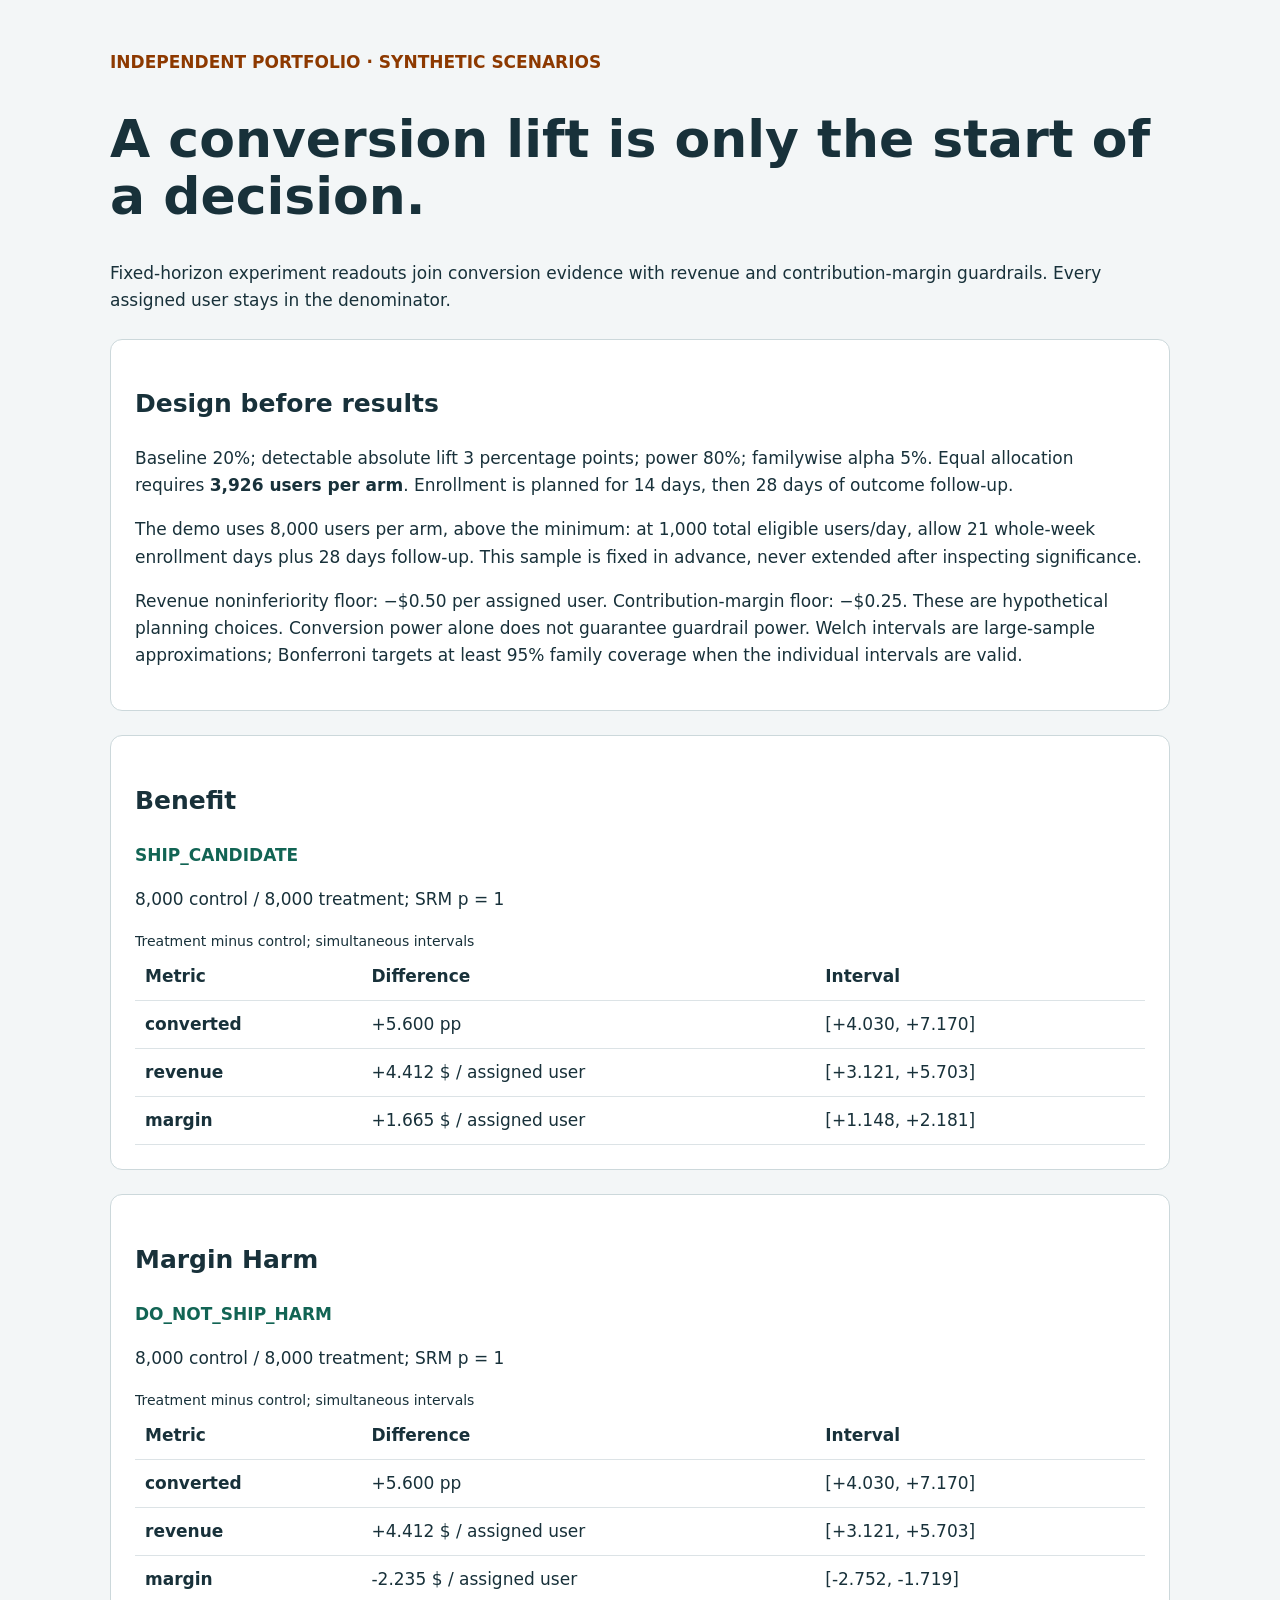
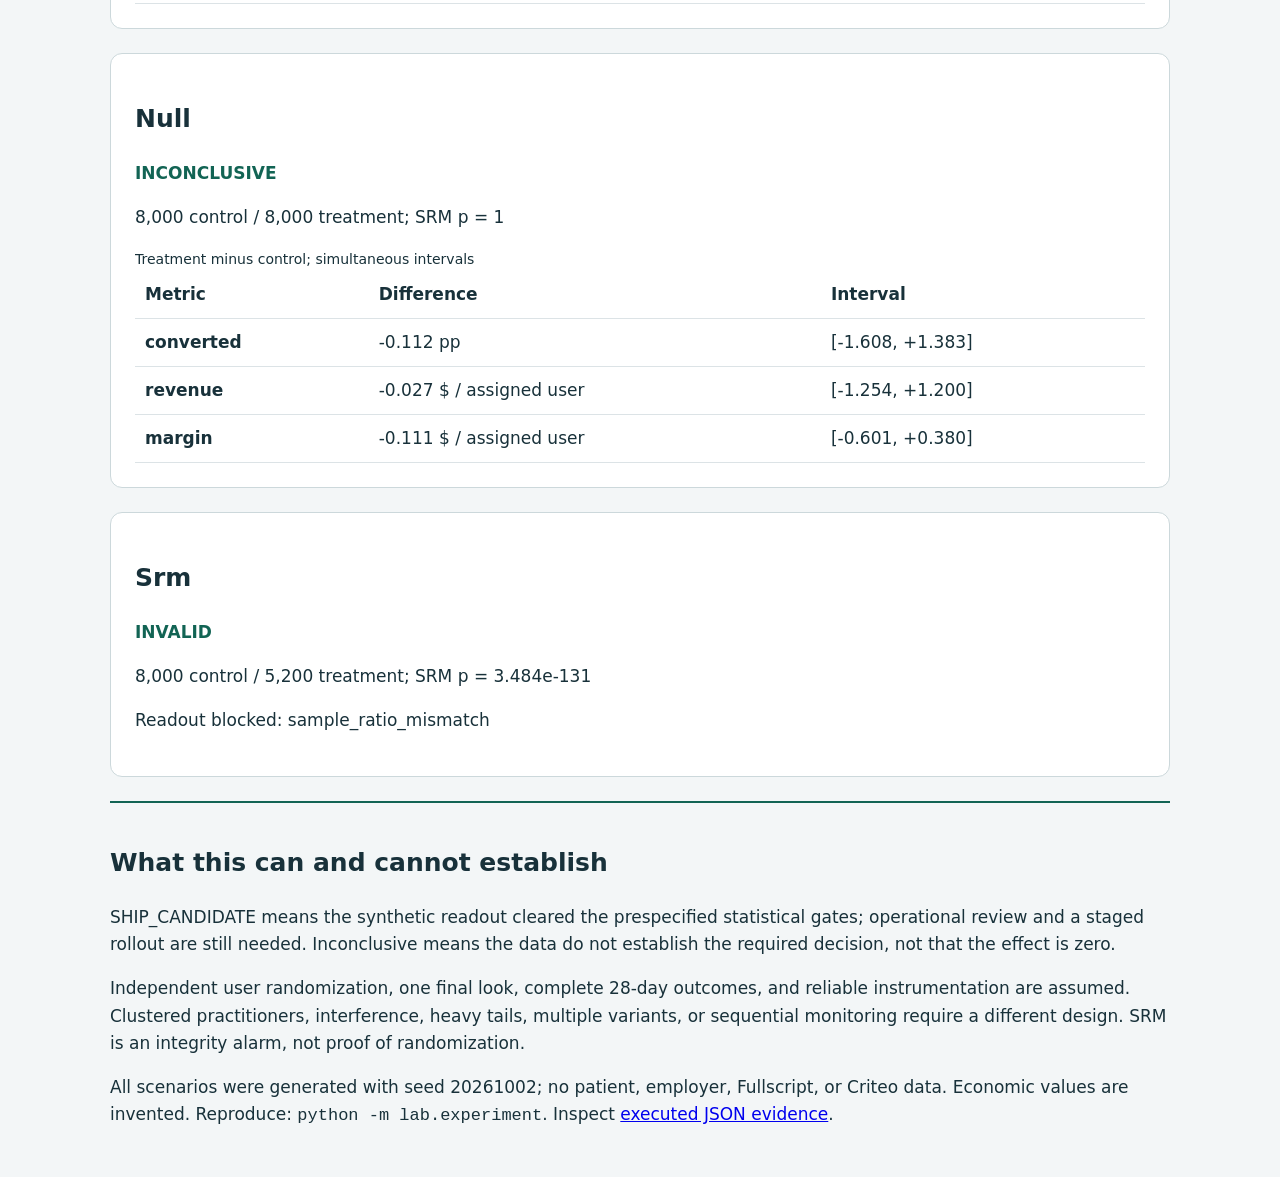
==== outputs/experiment/index.html @ 7c0f5997 "Add tested experiment decision toolkit with economic guardrails" ====
<!doctype html><html lang="en"><meta charset="utf-8">
<meta name="viewport" content="width=device-width,initial-scale=1"><title>Experiment decision toolkit</title>
<style>body{margin:0;background:#f3f6f7;color:#18313a;font:17px/1.6 system-ui}main{max-width:1060px;margin:auto;padding:32px 20px}h1{font-size:clamp(32px,5vw,52px);line-height:1.1}h2{font-size:25px}.label{color:#8d3900;font-weight:700}section{background:white;border:1px solid #ccd8db;border-radius:12px;padding:24px;margin:24px 0}.decision{font-weight:800;color:#126454;overflow-wrap:anywhere}table{border-collapse:collapse;width:100%;text-align:left}th,td{padding:10px;border-bottom:1px solid #dce3e6}caption{text-align:left;font-size:14px}.scroll{overflow:auto}footer{border-top:2px solid #126454;padding-top:20px}code{overflow-wrap:anywhere}</style>
<main><p class="label">INDEPENDENT PORTFOLIO · SYNTHETIC SCENARIOS</p>
<h1>A conversion lift is only the start of a decision.</h1>
<p>Fixed-horizon experiment readouts join conversion evidence with revenue and contribution-margin guardrails. Every assigned user stays in the denominator.</p>
<section><h2>Design before results</h2><p>Baseline 20%; detectable absolute lift 3 percentage points; power 80%; familywise alpha 5%. Equal allocation requires <strong>3,926 users per arm</strong>. Enrollment is planned for 14 days, then 28 days of outcome follow-up.</p>
<p>The demo uses 8,000 users per arm, above the minimum: at 1,000 total eligible users/day, allow 21 whole-week enrollment days plus 28 days follow-up. This sample is fixed in advance, never extended after inspecting significance.</p>
<p>Revenue noninferiority floor: −$0.50 per assigned user. Contribution-margin floor: −$0.25. These are hypothetical planning choices. Conversion power alone does not guarantee guardrail power. Welch intervals are large-sample approximations; Bonferroni targets at least 95% family coverage when the individual intervals are valid.</p></section>
<section><h2>Benefit</h2><p class="decision">SHIP_CANDIDATE</p><p>8,000 control / 8,000 treatment; SRM p = 1</p><div class="scroll"><table><caption>Treatment minus control; simultaneous intervals</caption><thead><tr><th>Metric</th><th>Difference</th><th>Interval</th></tr></thead><tbody><tr><th>converted</th><td>+5.600 pp</td><td>[+4.030, +7.170]</td></tr><tr><th>revenue</th><td>+4.412 $ / assigned user</td><td>[+3.121, +5.703]</td></tr><tr><th>margin</th><td>+1.665 $ / assigned user</td><td>[+1.148, +2.181]</td></tr></tbody></table></div></section><section><h2>Margin Harm</h2><p class="decision">DO_NOT_SHIP_HARM</p><p>8,000 control / 8,000 treatment; SRM p = 1</p><div class="scroll"><table><caption>Treatment minus control; simultaneous intervals</caption><thead><tr><th>Metric</th><th>Difference</th><th>Interval</th></tr></thead><tbody><tr><th>converted</th><td>+5.600 pp</td><td>[+4.030, +7.170]</td></tr><tr><th>revenue</th><td>+4.412 $ / assigned user</td><td>[+3.121, +5.703]</td></tr><tr><th>margin</th><td>-2.235 $ / assigned user</td><td>[-2.752, -1.719]</td></tr></tbody></table></div></section><section><h2>Null</h2><p class="decision">INCONCLUSIVE</p><p>8,000 control / 8,000 treatment; SRM p = 1</p><div class="scroll"><table><caption>Treatment minus control; simultaneous intervals</caption><thead><tr><th>Metric</th><th>Difference</th><th>Interval</th></tr></thead><tbody><tr><th>converted</th><td>-0.112 pp</td><td>[-1.608, +1.383]</td></tr><tr><th>revenue</th><td>-0.027 $ / assigned user</td><td>[-1.254, +1.200]</td></tr><tr><th>margin</th><td>-0.111 $ / assigned user</td><td>[-0.601, +0.380]</td></tr></tbody></table></div></section><section><h2>Srm</h2><p class="decision">INVALID</p><p>8,000 control / 5,200 treatment; SRM p = 3.484e-131</p><p>Readout blocked: sample_ratio_mismatch</p></section>
<footer><h2>What this can and cannot establish</h2><p>SHIP_CANDIDATE means the synthetic readout cleared the prespecified statistical gates; operational review and a staged rollout are still needed. Inconclusive means the data do not establish the required decision, not that the effect is zero.</p>
<p>Independent user randomization, one final look, complete 28-day outcomes, and reliable instrumentation are assumed. Clustered practitioners, interference, heavy tails, multiple variants, or sequential monitoring require a different design. SRM is an integrity alarm, not proof of randomization.</p>
<p>All scenarios were generated with seed 20261002; no patient, employer, Fullscript, or Criteo data. Economic values are invented. Reproduce: <code>python -m lab.experiment</code>. Inspect <a href="results.json">executed JSON evidence</a>.</p></footer></main></html>
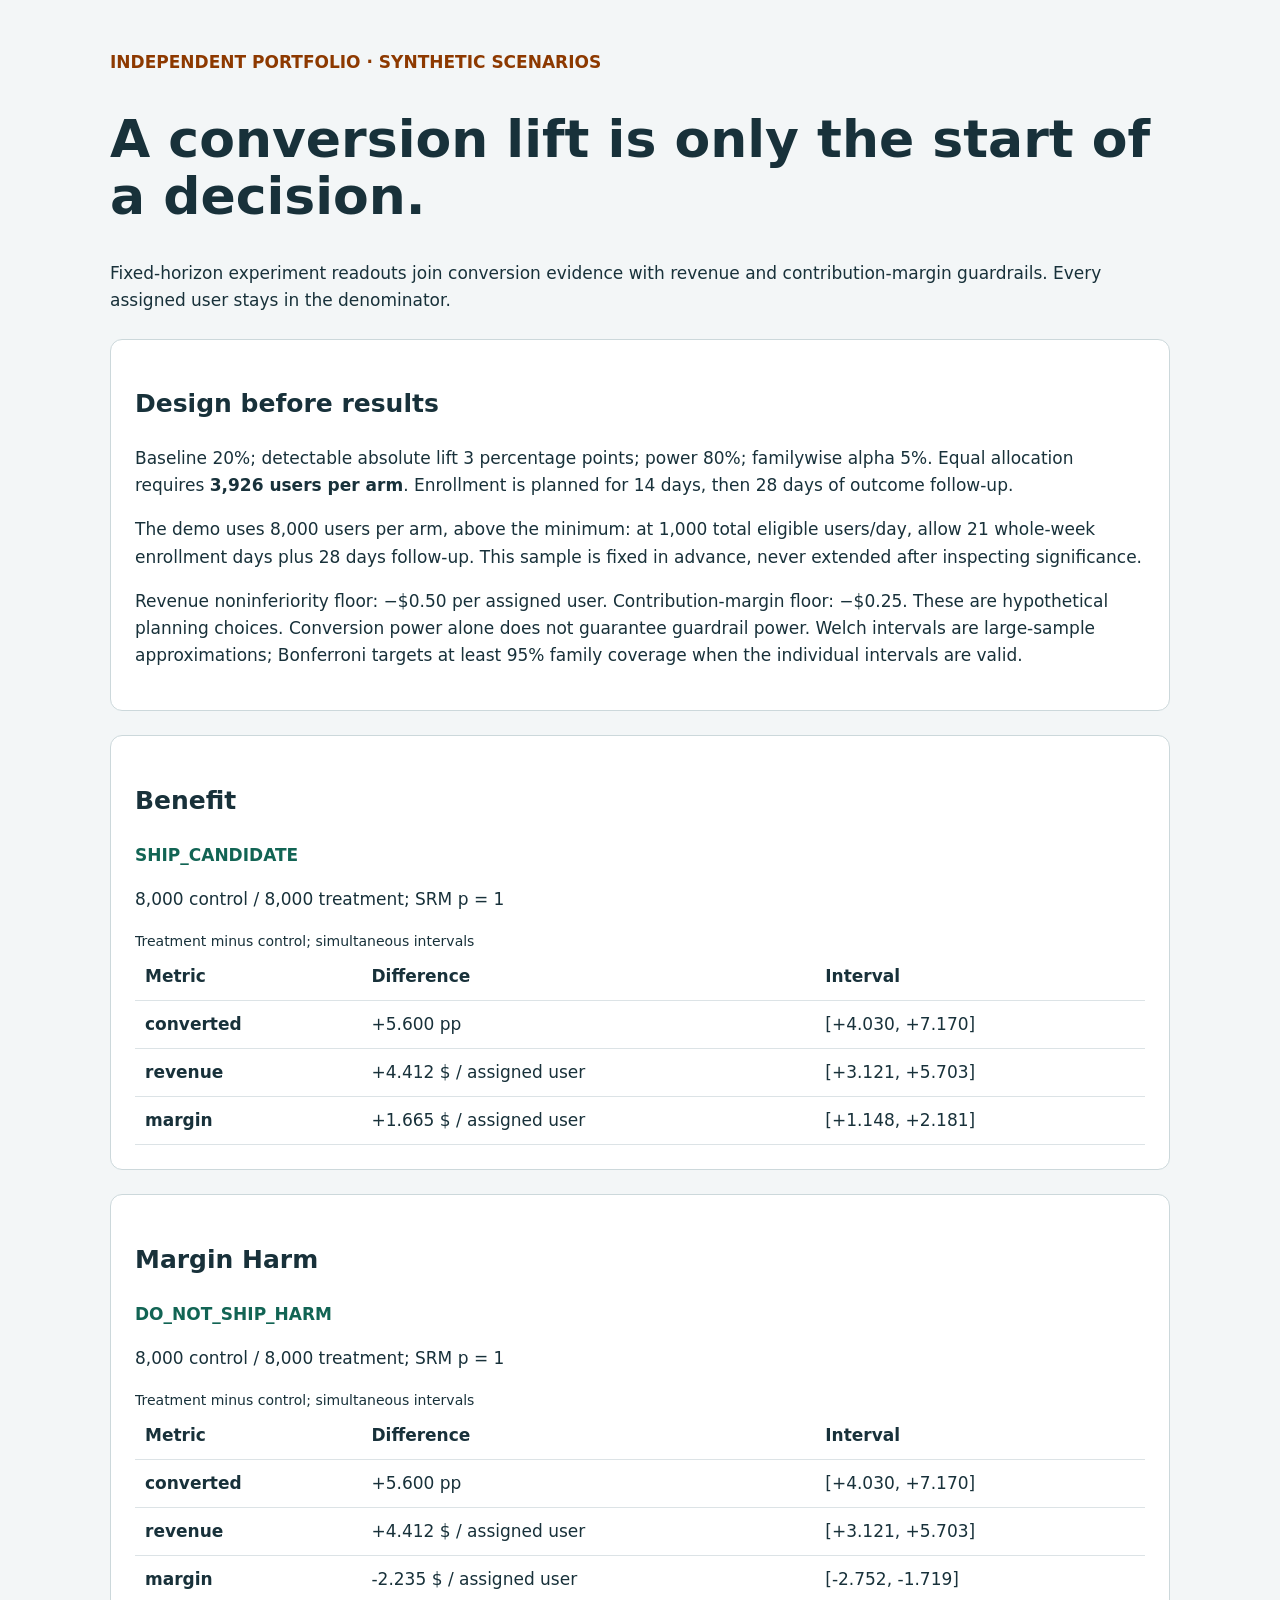
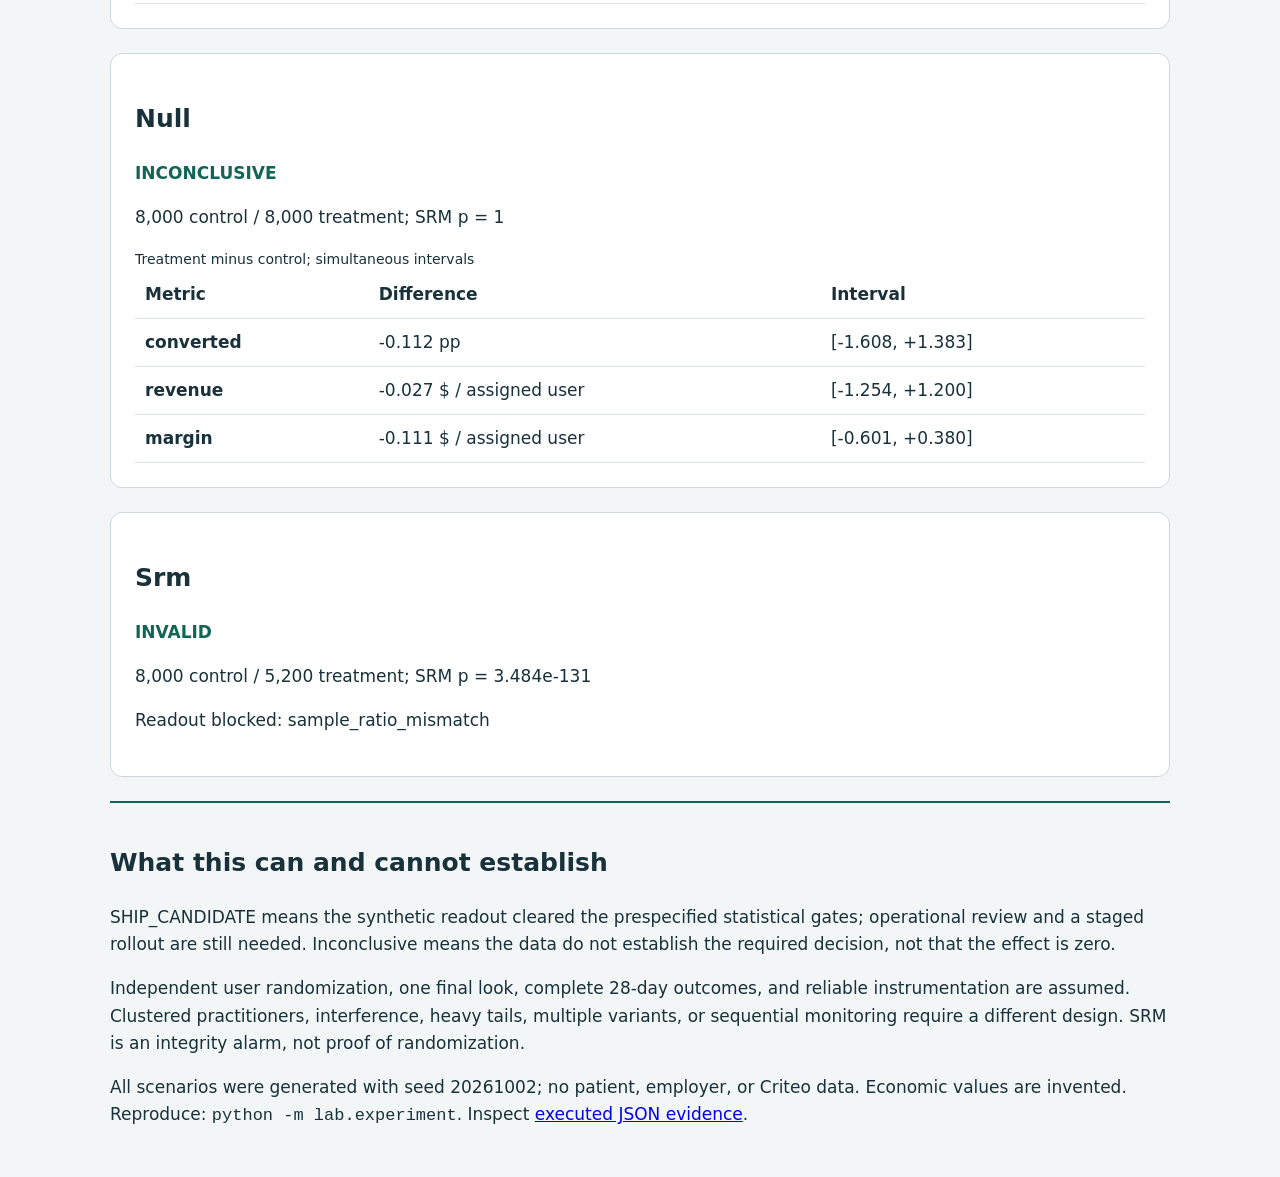
==== commit b74771b6: "Refine technical documentation and navigation" ====
--- a/outputs/experiment/index.html
+++ b/outputs/experiment/index.html
@@ -10,4 +10,4 @@
 <section><h2>Benefit</h2><p class="decision">SHIP_CANDIDATE</p><p>8,000 control / 8,000 treatment; SRM p = 1</p><div class="scroll"><table><caption>Treatment minus control; simultaneous intervals</caption><thead><tr><th>Metric</th><th>Difference</th><th>Interval</th></tr></thead><tbody><tr><th>converted</th><td>+5.600 pp</td><td>[+4.030, +7.170]</td></tr><tr><th>revenue</th><td>+4.412 $ / assigned user</td><td>[+3.121, +5.703]</td></tr><tr><th>margin</th><td>+1.665 $ / assigned user</td><td>[+1.148, +2.181]</td></tr></tbody></table></div></section><section><h2>Margin Harm</h2><p class="decision">DO_NOT_SHIP_HARM</p><p>8,000 control / 8,000 treatment; SRM p = 1</p><div class="scroll"><table><caption>Treatment minus control; simultaneous intervals</caption><thead><tr><th>Metric</th><th>Difference</th><th>Interval</th></tr></thead><tbody><tr><th>converted</th><td>+5.600 pp</td><td>[+4.030, +7.170]</td></tr><tr><th>revenue</th><td>+4.412 $ / assigned user</td><td>[+3.121, +5.703]</td></tr><tr><th>margin</th><td>-2.235 $ / assigned user</td><td>[-2.752, -1.719]</td></tr></tbody></table></div></section><section><h2>Null</h2><p class="decision">INCONCLUSIVE</p><p>8,000 control / 8,000 treatment; SRM p = 1</p><div class="scroll"><table><caption>Treatment minus control; simultaneous intervals</caption><thead><tr><th>Metric</th><th>Difference</th><th>Interval</th></tr></thead><tbody><tr><th>converted</th><td>-0.112 pp</td><td>[-1.608, +1.383]</td></tr><tr><th>revenue</th><td>-0.027 $ / assigned user</td><td>[-1.254, +1.200]</td></tr><tr><th>margin</th><td>-0.111 $ / assigned user</td><td>[-0.601, +0.380]</td></tr></tbody></table></div></section><section><h2>Srm</h2><p class="decision">INVALID</p><p>8,000 control / 5,200 treatment; SRM p = 3.484e-131</p><p>Readout blocked: sample_ratio_mismatch</p></section>
 <footer><h2>What this can and cannot establish</h2><p>SHIP_CANDIDATE means the synthetic readout cleared the prespecified statistical gates; operational review and a staged rollout are still needed. Inconclusive means the data do not establish the required decision, not that the effect is zero.</p>
 <p>Independent user randomization, one final look, complete 28-day outcomes, and reliable instrumentation are assumed. Clustered practitioners, interference, heavy tails, multiple variants, or sequential monitoring require a different design. SRM is an integrity alarm, not proof of randomization.</p>
-<p>All scenarios were generated with seed 20261002; no patient, employer, Fullscript, or Criteo data. Economic values are invented. Reproduce: <code>python -m lab.experiment</code>. Inspect <a href="results.json">executed JSON evidence</a>.</p></footer></main></html>+<p>All scenarios were generated with seed 20261002; no patient, employer, or Criteo data. Economic values are invented. Reproduce: <code>python -m lab.experiment</code>. Inspect <a href="results.json">executed JSON evidence</a>.</p></footer></main></html>
